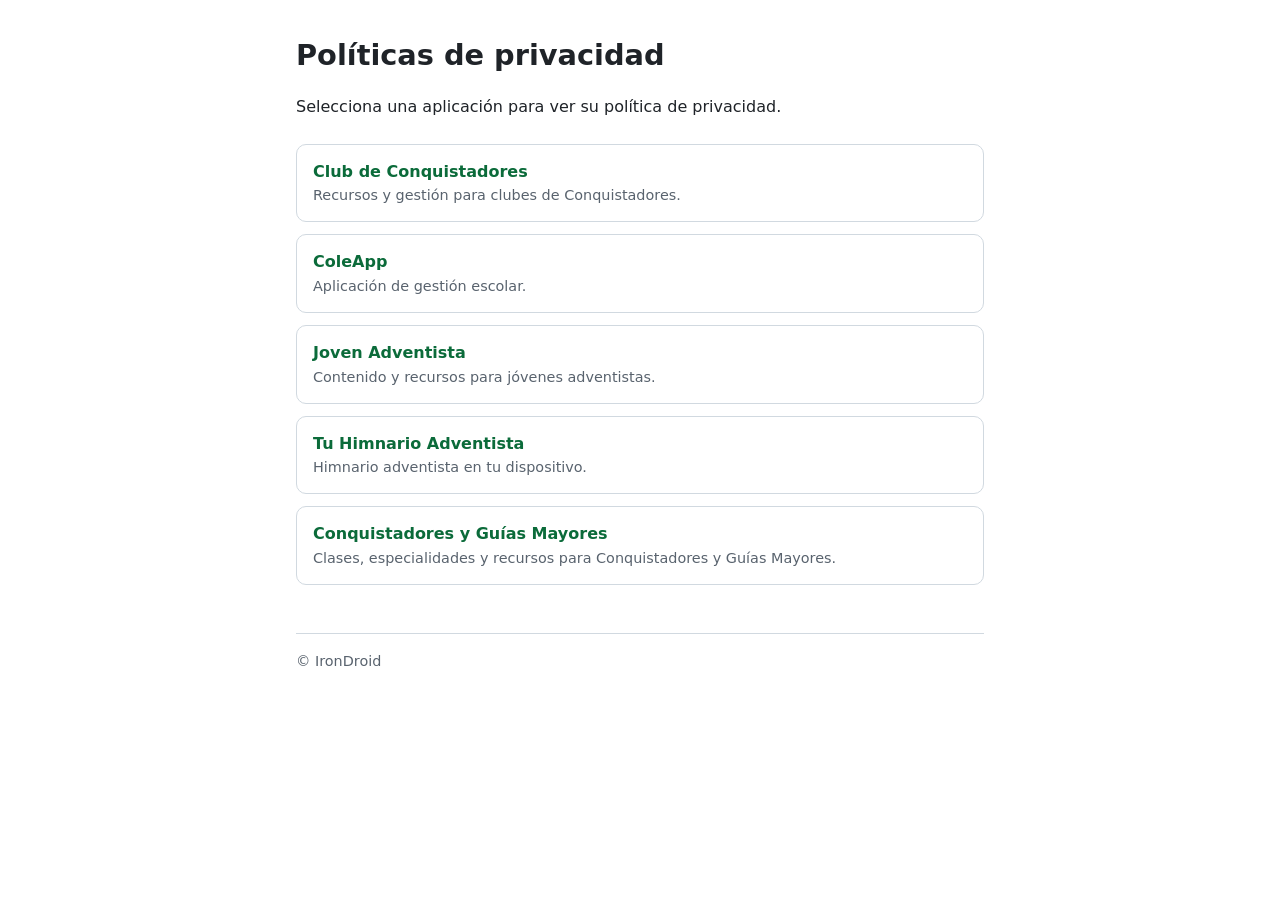
==== index.html @ 16258e54 "Add privacy policy site for IronDroid apps Co-Authored-By: Claude Sonnet 5.5 <noreply@anthropic.com>" ====
<!doctype html>
<html lang="es">
<head>
<meta charset="utf-8">
<meta name="viewport" content="width=device-width, initial-scale=1">
<title>IronDroid – Políticas de privacidad</title>
<link rel="stylesheet" href="./assets/style.css">
</head>
<body>
<main>
<h1>Políticas de privacidad</h1>
<p>Selecciona una aplicación para ver su política de privacidad.</p>
<ul class="apps">
<li><a href="./club-de-conquistadores/">Club de Conquistadores<span>Recursos y gestión para clubes de Conquistadores.</span></a></li>
<li><a href="./coleapp/">ColeApp<span>Aplicación de gestión escolar.</span></a></li>
<li><a href="./joven-adventista/">Joven Adventista<span>Contenido y recursos para jóvenes adventistas.</span></a></li>
<li><a href="./tu-himnario-adventista/">Tu Himnario Adventista<span>Himnario adventista en tu dispositivo.</span></a></li>
<li><a href="./conquistadores-y-guias-mayores/">Conquistadores y Guías Mayores<span>Clases, especialidades y recursos para Conquistadores y Guías Mayores.</span></a></li>
</ul>
<footer class="muted">© IronDroid</footer>
</main>
</body>
</html>
---- assets/style.css ----
:root { --bg:#fff; --fg:#1f2328; --muted:#59636e; --accent:#0b6b3a; --line:#d1d9e0; }
@media (prefers-color-scheme: dark) {
  :root { --bg:#0d1117; --fg:#e6edf3; --muted:#9198a1; --accent:#4ade80; --line:#30363d; }
}
* { box-sizing: border-box; }
body { margin:0; background:var(--bg); color:var(--fg); font:16px/1.6 system-ui,-apple-system,Segoe UI,Roboto,sans-serif; }
main { max-width:720px; margin:0 auto; padding:32px 16px 64px; }
h1 { font-size:1.8rem; margin:0 0 .5rem; }
h2 { font-size:1.2rem; margin-top:2rem; }
a { color:var(--accent); }
.muted { color:var(--muted); font-size:.9rem; }
.apps { list-style:none; padding:0; margin:1.5rem 0; display:grid; gap:12px; }
.apps a { display:block; padding:14px 16px; border:1px solid var(--line); border-radius:10px; text-decoration:none; font-weight:600; }
.apps a:hover { border-color:var(--accent); }
.apps span { display:block; font-weight:400; color:var(--muted); font-size:.9rem; }
footer { margin-top:3rem; padding-top:1rem; border-top:1px solid var(--line); }
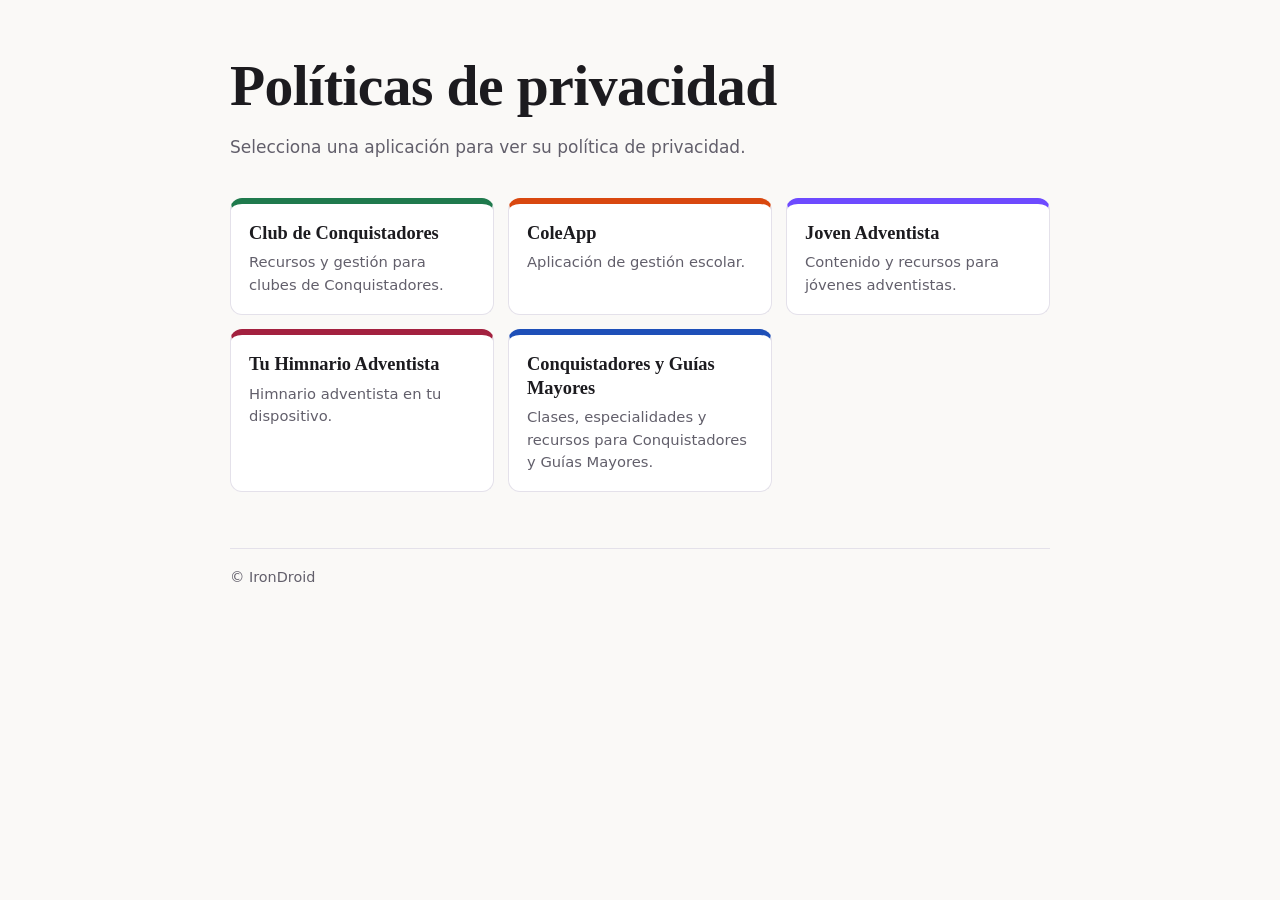
==== commit 07a29672: "Redesign privacy policy pages and home Co-Authored-By: Claude Sonnet 5.5 <noreply@anthropic.com>" ====
--- a/index.html
+++ b/index.html
@@ -7,15 +7,15 @@
 <link rel="stylesheet" href="./assets/style.css">
 </head>
 <body>
-<main>
+<main class="home">
 <h1>Políticas de privacidad</h1>
 <p>Selecciona una aplicación para ver su política de privacidad.</p>
 <ul class="apps">
-<li><a href="./club-de-conquistadores/">Club de Conquistadores<span>Recursos y gestión para clubes de Conquistadores.</span></a></li>
-<li><a href="./coleapp/">ColeApp<span>Aplicación de gestión escolar.</span></a></li>
-<li><a href="./joven-adventista/">Joven Adventista<span>Contenido y recursos para jóvenes adventistas.</span></a></li>
-<li><a href="./tu-himnario-adventista/">Tu Himnario Adventista<span>Himnario adventista en tu dispositivo.</span></a></li>
-<li><a href="./conquistadores-y-guias-mayores/">Conquistadores y Guías Mayores<span>Clases, especialidades y recursos para Conquistadores y Guías Mayores.</span></a></li>
+<li class="app-club"><a href="./club-de-conquistadores/">Club de Conquistadores<span>Recursos y gestión para clubes de Conquistadores.</span></a></li>
+<li class="app-coleapp"><a href="./coleapp/">ColeApp<span>Aplicación de gestión escolar.</span></a></li>
+<li class="app-joven"><a href="./joven-adventista/">Joven Adventista<span>Contenido y recursos para jóvenes adventistas.</span></a></li>
+<li class="app-hiad"><a href="./tu-himnario-adventista/">Tu Himnario Adventista<span>Himnario adventista en tu dispositivo.</span></a></li>
+<li class="app-pathfinder"><a href="./conquistadores-y-guias-mayores/">Conquistadores y Guías Mayores<span>Clases, especialidades y recursos para Conquistadores y Guías Mayores.</span></a></li>
 </ul>
 <footer class="muted">© IronDroid</footer>
 </main>
--- a/assets/style.css
+++ b/assets/style.css
@@ -1,16 +1,72 @@
-:root { --bg:#fff; --fg:#1f2328; --muted:#59636e; --accent:#0b6b3a; --line:#d1d9e0; }
+:root {
+  --bg:#faf9f7; --surface:#fff; --fg:#1c1b1f; --muted:#625f6b; --line:#e4e1ea;
+  --accent:#4338ca; --accent-ink:#fff; --tint:color-mix(in srgb, var(--accent) 9%, var(--bg));
+  --serif:"Iowan Old Style","Palatino Linotype",Palatino,"Book Antiqua",Georgia,serif;
+  --sans:system-ui,-apple-system,"Segoe UI",Roboto,sans-serif;
+}
 @media (prefers-color-scheme: dark) {
-  :root { --bg:#0d1117; --fg:#e6edf3; --muted:#9198a1; --accent:#4ade80; --line:#30363d; }
+  :root { --bg:#111015; --surface:#1a1920; --fg:#ece9f2; --muted:#a29fae; --line:#2e2c38; --accent-ink:#111015; }
 }
-* { box-sizing: border-box; }
-body { margin:0; background:var(--bg); color:var(--fg); font:16px/1.6 system-ui,-apple-system,Segoe UI,Roboto,sans-serif; }
-main { max-width:720px; margin:0 auto; padding:32px 16px 64px; }
-h1 { font-size:1.8rem; margin:0 0 .5rem; }
-h2 { font-size:1.2rem; margin-top:2rem; }
-a { color:var(--accent); }
+.app-hiad    { --accent:#a3213f; }
+.app-joven   { --accent:#6d4aff; }
+.app-coleapp { --accent:#d9480f; }
+.app-club    { --accent:#1f7a4d; }
+.app-pathfinder { --accent:#1e4fb8; }
+@media (prefers-color-scheme: dark) {
+  .app-hiad    { --accent:#f0728a; }
+  .app-joven   { --accent:#a590ff; }
+  .app-coleapp { --accent:#ff9a5c; }
+  .app-club    { --accent:#4fd18b; }
+  .app-pathfinder { --accent:#7aa5ff; }
+}
+* { box-sizing:border-box; }
+html { scroll-behavior:smooth; }
+body { margin:0; background:var(--bg); color:var(--fg); font:17px/1.7 var(--sans); }
+a { color:var(--accent); text-underline-offset:3px; }
+code { font:.88em ui-monospace,SFMono-Regular,Menlo,monospace; background:var(--tint); padding:.1em .4em; border-radius:5px; }
 .muted { color:var(--muted); font-size:.9rem; }
-.apps { list-style:none; padding:0; margin:1.5rem 0; display:grid; gap:12px; }
-.apps a { display:block; padding:14px 16px; border:1px solid var(--line); border-radius:10px; text-decoration:none; font-weight:600; }
-.apps a:hover { border-color:var(--accent); }
-.apps span { display:block; font-weight:400; color:var(--muted); font-size:.9rem; }
-footer { margin-top:3rem; padding-top:1rem; border-top:1px solid var(--line); }
+
+/* Cabecera de cada política */
+.hero { background:var(--accent); color:var(--accent-ink); padding:28px 20px 40px; }
+.hero > div { max-width:1000px; margin:0 auto; }
+.hero a.back { color:inherit; opacity:.85; font-size:.9rem; text-decoration:none; }
+.hero a.back:hover { opacity:1; text-decoration:underline; }
+.hero h1 { margin:28px 0 6px; font:700 clamp(2rem,6vw,3.4rem)/1.05 var(--serif); letter-spacing:-.01em; }
+.hero h1 small { display:block; font:500 1rem/1.4 var(--sans); letter-spacing:0; opacity:.85; margin-bottom:8px; }
+.hero .meta { display:flex; flex-wrap:wrap; gap:10px 18px; align-items:center; margin-top:18px; font-size:.9rem; }
+.hero .meta code { background:rgb(255 255 255 / .18); color:inherit; }
+.btn { display:inline-block; padding:9px 18px; border-radius:999px; background:var(--accent-ink); color:var(--accent); font-weight:600; text-decoration:none; }
+.btn:hover { transform:translateY(-1px); }
+@media (prefers-color-scheme: dark) { .hero { color:#111015; } .hero .meta code { background:rgb(0 0 0 / .15); } }
+
+/* Cuerpo */
+.layout { max-width:1000px; margin:0 auto; padding:36px 20px 72px; display:grid; grid-template-columns:200px minmax(0,1fr); gap:48px; }
+.toc { position:sticky; top:24px; align-self:start; font-size:.9rem; }
+.toc p { margin:0 0 10px; font-weight:600; color:var(--muted); }
+.toc ol { list-style:none; margin:0; padding:0; border-left:2px solid var(--line); }
+.toc a { display:block; padding:5px 0 5px 14px; margin-left:-2px; border-left:2px solid transparent; color:var(--muted); text-decoration:none; }
+.toc a:hover { color:var(--accent); border-left-color:var(--accent); }
+article { max-width:68ch; }
+article > p:first-of-type { font:1.2rem/1.6 var(--serif); }
+article h2 { font:700 1.5rem/1.25 var(--serif); margin:2.6rem 0 .6rem; padding-left:14px; border-left:4px solid var(--accent); scroll-margin-top:20px; }
+.notice { background:var(--tint); border:1px dashed var(--accent); border-radius:10px; padding:12px 16px; font-size:.92rem; }
+.notice p { margin:0; }
+footer { margin-top:3.5rem; padding-top:1rem; border-top:1px solid var(--line); }
+@media (max-width:760px) {
+  .layout { grid-template-columns:1fr; gap:20px; padding-top:24px; }
+  .toc { position:static; }
+  .toc ol { display:flex; flex-wrap:wrap; gap:6px; border:0; }
+  .toc a { border:1px solid var(--line); border-radius:999px; padding:4px 12px; margin:0; }
+}
+
+/* Página principal */
+.home { max-width:860px; margin:0 auto; padding:56px 20px 72px; }
+.home h1 { font:700 clamp(2.2rem,7vw,3.6rem)/1.05 var(--serif); margin:0 0 12px; letter-spacing:-.01em; }
+.home > p { color:var(--muted); max-width:52ch; }
+.apps { list-style:none; padding:0; margin:2.2rem 0; display:grid; gap:14px; grid-template-columns:repeat(auto-fill,minmax(250px,1fr)); }
+.apps li { background:var(--surface); border:1px solid var(--line); border-top:6px solid var(--accent); border-radius:12px; }
+.apps a { display:block; height:100%; padding:18px; color:var(--fg); text-decoration:none; font:700 1.15rem/1.3 var(--serif); }
+.apps li:hover { border-color:var(--accent); transform:translateY(-2px); }
+.apps span { display:block; margin-top:6px; font:400 .92rem/1.5 var(--sans); color:var(--muted); }
+.apps li { transition:transform .15s; }
+@media (prefers-reduced-motion:reduce) { .apps li, .btn { transition:none; transform:none !important; } html { scroll-behavior:auto; } }
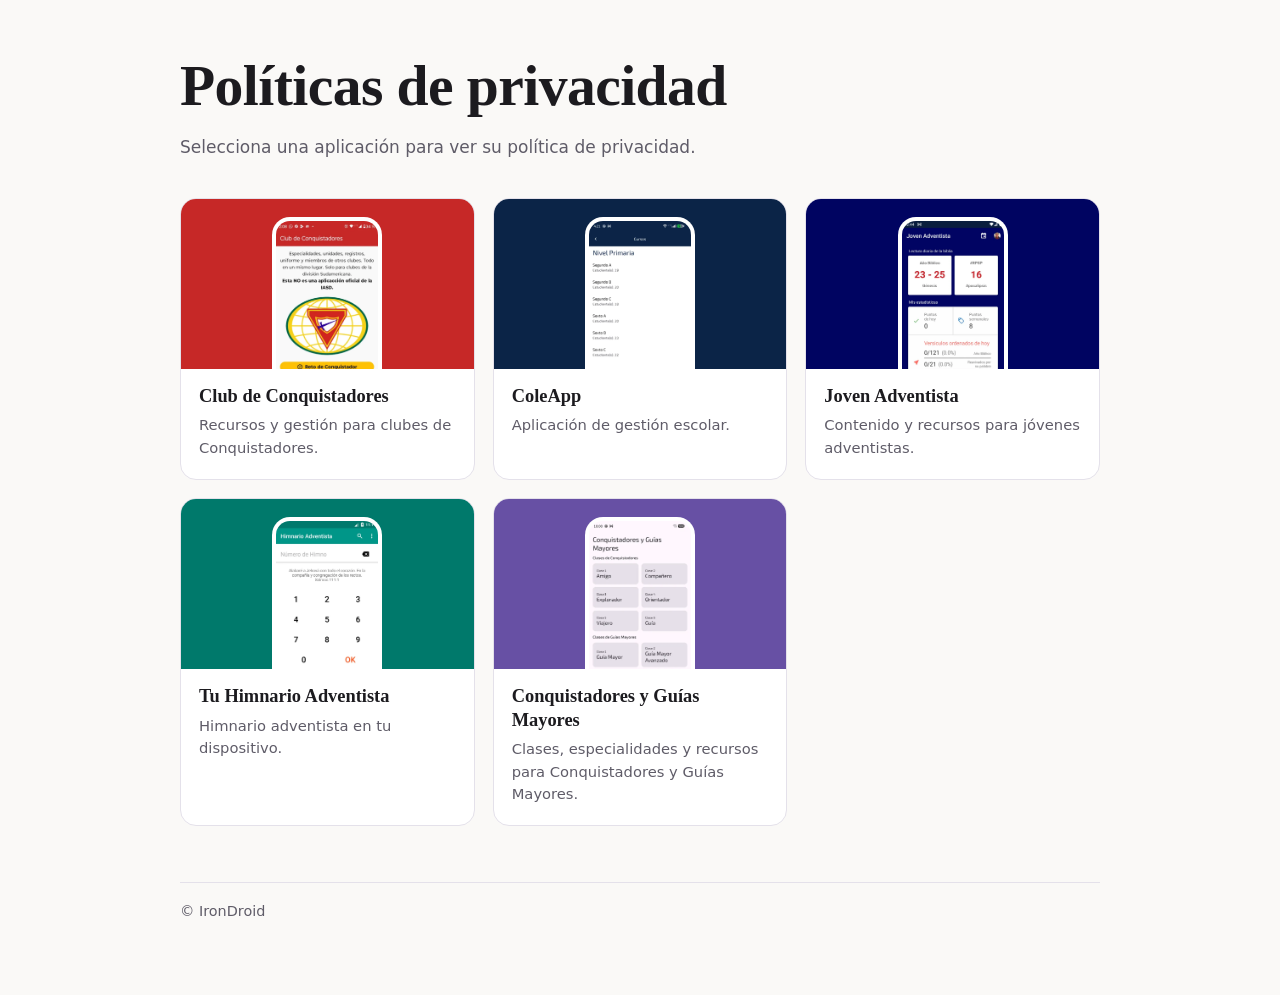
==== commit 76926d9d: "Redesign with app colors and screenshots Co-Authored-By: Claude Sonnet 5.5 <noreply@anthropic.com>" ====
--- a/index.html
+++ b/index.html
@@ -11,11 +11,11 @@
 <h1>Políticas de privacidad</h1>
 <p>Selecciona una aplicación para ver su política de privacidad.</p>
 <ul class="apps">
-<li class="app-club"><a href="./club-de-conquistadores/">Club de Conquistadores<span>Recursos y gestión para clubes de Conquistadores.</span></a></li>
-<li class="app-coleapp"><a href="./coleapp/">ColeApp<span>Aplicación de gestión escolar.</span></a></li>
-<li class="app-joven"><a href="./joven-adventista/">Joven Adventista<span>Contenido y recursos para jóvenes adventistas.</span></a></li>
-<li class="app-hiad"><a href="./tu-himnario-adventista/">Tu Himnario Adventista<span>Himnario adventista en tu dispositivo.</span></a></li>
-<li class="app-pathfinder"><a href="./conquistadores-y-guias-mayores/">Conquistadores y Guías Mayores<span>Clases, especialidades y recursos para Conquistadores y Guías Mayores.</span></a></li>
+<li class="app-club"><a href="./club-de-conquistadores/"><span class="thumb"><img src="./assets/img/club-de-conquistadores/web/1.webp" width="480" height="1067" alt="" loading="lazy"></span><span class="txt">Club de Conquistadores<small>Recursos y gestión para clubes de Conquistadores.</small></span></a></li>
+<li class="app-coleapp"><a href="./coleapp/"><span class="thumb"><img src="./assets/img/coleapp/web/1.webp" width="480" height="1067" alt="" loading="lazy"></span><span class="txt">ColeApp<small>Aplicación de gestión escolar.</small></span></a></li>
+<li class="app-joven"><a href="./joven-adventista/"><span class="thumb"><img src="./assets/img/joven-adventista/web/1.webp" width="480" height="853" alt="" loading="lazy"></span><span class="txt">Joven Adventista<small>Contenido y recursos para jóvenes adventistas.</small></span></a></li>
+<li class="app-hiad"><a href="./tu-himnario-adventista/"><span class="thumb"><img src="./assets/img/tu-himnario-adventista/web/1.webp" width="480" height="853" alt="" loading="lazy"></span><span class="txt">Tu Himnario Adventista<small>Himnario adventista en tu dispositivo.</small></span></a></li>
+<li class="app-pathfinder"><a href="./conquistadores-y-guias-mayores/"><span class="thumb"><img src="./assets/img/conquistadores-y-guias-mayores/web/1.webp" width="480" height="1067" alt="" loading="lazy"></span><span class="txt">Conquistadores y Guías Mayores<small>Clases, especialidades y recursos para Conquistadores y Guías Mayores.</small></span></a></li>
 </ul>
 <footer class="muted">© IronDroid</footer>
 </main>
--- a/assets/style.css
+++ b/assets/style.css
@@ -1,43 +1,57 @@
+/* Tokens base. Cada app define --brand, --link, --cta y --on-cta (claro y oscuro) */
 :root {
-  --bg:#faf9f7; --surface:#fff; --fg:#1c1b1f; --muted:#625f6b; --line:#e4e1ea;
-  --accent:#4338ca; --accent-ink:#fff; --tint:color-mix(in srgb, var(--accent) 9%, var(--bg));
+  --bg:#faf9f7; --surface:#fff; --fg:#1c1b1f; --muted:#5f5c68; --line:#e4e1ea;
+  --brand:#1e3a5f; --on-brand:#fff; --link:#1e3a5f; --cta:#fff; --on-cta:#1e3a5f;
+  --tint:color-mix(in srgb, var(--link) 8%, var(--bg));
   --serif:"Iowan Old Style","Palatino Linotype",Palatino,"Book Antiqua",Georgia,serif;
   --sans:system-ui,-apple-system,"Segoe UI",Roboto,sans-serif;
 }
 @media (prefers-color-scheme: dark) {
-  :root { --bg:#111015; --surface:#1a1920; --fg:#ece9f2; --muted:#a29fae; --line:#2e2c38; --accent-ink:#111015; }
+  :root { --bg:#111015; --surface:#1a1920; --fg:#ece9f2; --muted:#a8a5b3; --line:#2e2c38; --link:#9db8e0; }
 }
-.app-hiad    { --accent:#a3213f; }
-.app-joven   { --accent:#6d4aff; }
-.app-coleapp { --accent:#d9480f; }
-.app-club    { --accent:#1f7a4d; }
-.app-pathfinder { --accent:#1e4fb8; }
+
+/* Colores tomados de cada app */
+.app-hiad       { --brand:#00796b; --link:#00796b; --cta:#ff5722; --on-cta:#1c1b1f; }
+.app-joven      { --brand:#000461; --link:#000461; --cta:#ffd54f; --on-cta:#000461; }
+.app-coleapp    { --brand:#0b2447; --link:#0b2447; --cta:#ffd700; --on-cta:#0b2447; }
+.app-club       { --brand:#c62827; --link:#c62827; --cta:#ffd700; --on-cta:#1c1b1f; }
+.app-pathfinder { --brand:#6750a4; --link:#6750a4; --cta:#e8def8; --on-cta:#1d1b20; }
 @media (prefers-color-scheme: dark) {
-  .app-hiad    { --accent:#f0728a; }
-  .app-joven   { --accent:#a590ff; }
-  .app-coleapp { --accent:#ff9a5c; }
-  .app-club    { --accent:#4fd18b; }
-  .app-pathfinder { --accent:#7aa5ff; }
+  .app-hiad       { --brand:#00574d; --link:#4db6ac; }
+  .app-joven      { --brand:#000461; --link:#9fa8ff; }
+  .app-coleapp    { --brand:#0b2447; --link:#ffd700; }
+  .app-club       { --brand:#8e1a1a; --link:#ff8a80; }
+  .app-pathfinder { --brand:#4f378b; --link:#d0bcff; }
 }
+
 * { box-sizing:border-box; }
 html { scroll-behavior:smooth; }
 body { margin:0; background:var(--bg); color:var(--fg); font:17px/1.7 var(--sans); }
-a { color:var(--accent); text-underline-offset:3px; }
+a { color:var(--link); text-underline-offset:3px; }
+a:focus-visible, .shots ul:focus-visible { outline:3px solid var(--link); outline-offset:3px; border-radius:4px; }
+.hero a:focus-visible { outline-color:var(--cta); }
 code { font:.88em ui-monospace,SFMono-Regular,Menlo,monospace; background:var(--tint); padding:.1em .4em; border-radius:5px; }
 .muted { color:var(--muted); font-size:.9rem; }
 
 /* Cabecera de cada política */
-.hero { background:var(--accent); color:var(--accent-ink); padding:28px 20px 40px; }
-.hero > div { max-width:1000px; margin:0 auto; }
+.hero { background:var(--brand); color:var(--on-brand); padding:28px 20px 0; overflow:hidden; }
+.hero-in { max-width:1000px; margin:0 auto; display:grid; grid-template-columns:minmax(0,1fr) 220px; gap:32px; align-items:end; }
+.hero-text { padding-bottom:44px; }
 .hero a.back { color:inherit; opacity:.85; font-size:.9rem; text-decoration:none; }
 .hero a.back:hover { opacity:1; text-decoration:underline; }
 .hero h1 { margin:28px 0 6px; font:700 clamp(2rem,6vw,3.4rem)/1.05 var(--serif); letter-spacing:-.01em; }
 .hero h1 small { display:block; font:500 1rem/1.4 var(--sans); letter-spacing:0; opacity:.85; margin-bottom:8px; }
 .hero .meta { display:flex; flex-wrap:wrap; gap:10px 18px; align-items:center; margin-top:18px; font-size:.9rem; }
-.hero .meta code { background:rgb(255 255 255 / .18); color:inherit; }
-.btn { display:inline-block; padding:9px 18px; border-radius:999px; background:var(--accent-ink); color:var(--accent); font-weight:600; text-decoration:none; }
+.hero .meta code { background:rgb(255 255 255 / .16); color:inherit; }
+.btn { display:inline-block; padding:10px 20px; border-radius:999px; background:var(--cta); color:var(--on-cta); font-weight:700; text-decoration:none; transition:transform .15s; }
 .btn:hover { transform:translateY(-1px); }
-@media (prefers-color-scheme: dark) { .hero { color:#111015; } .hero .meta code { background:rgb(0 0 0 / .15); } }
+.hero-shot { display:block; width:220px; height:320px; object-fit:cover; object-position:top; border:6px solid rgb(255 255 255 / .22); border-bottom:0; border-radius:30px 30px 0 0; background:var(--surface); }
+
+/* Capturas */
+.shots { background:var(--tint); border-bottom:1px solid var(--line); }
+.shots ul { list-style:none; margin:0; padding:24px max(20px, calc((100% - 1000px) / 2 + 20px)); scroll-padding-inline:max(20px, calc((100% - 1000px) / 2 + 20px)); display:flex; gap:16px; overflow-x:auto; scroll-snap-type:x proximity; scrollbar-width:thin; }
+.shots li { flex:0 0 auto; scroll-snap-align:start; }
+.shots img { display:block; height:380px; width:auto; border-radius:18px; border:1px solid var(--line); background:var(--surface); box-shadow:0 6px 18px rgb(0 0 0 / .12); }
 
 /* Cuerpo */
 .layout { max-width:1000px; margin:0 auto; padding:36px 20px 72px; display:grid; grid-template-columns:200px minmax(0,1fr); gap:48px; }
@@ -45,14 +59,18 @@
 .toc p { margin:0 0 10px; font-weight:600; color:var(--muted); }
 .toc ol { list-style:none; margin:0; padding:0; border-left:2px solid var(--line); }
 .toc a { display:block; padding:5px 0 5px 14px; margin-left:-2px; border-left:2px solid transparent; color:var(--muted); text-decoration:none; }
-.toc a:hover { color:var(--accent); border-left-color:var(--accent); }
+.toc a:hover { color:var(--link); border-left-color:var(--link); }
 article { max-width:68ch; }
 article > p:first-of-type { font:1.2rem/1.6 var(--serif); }
-article h2 { font:700 1.5rem/1.25 var(--serif); margin:2.6rem 0 .6rem; padding-left:14px; border-left:4px solid var(--accent); scroll-margin-top:20px; }
-.notice { background:var(--tint); border:1px dashed var(--accent); border-radius:10px; padding:12px 16px; font-size:.92rem; }
+article h2 { font:700 1.5rem/1.25 var(--serif); margin:2.6rem 0 .6rem; padding-left:14px; border-left:4px solid var(--link); scroll-margin-top:20px; }
+.notice { background:var(--tint); border:1px dashed var(--link); border-radius:10px; padding:12px 16px; font-size:.92rem; }
 .notice p { margin:0; }
 footer { margin-top:3.5rem; padding-top:1rem; border-top:1px solid var(--line); }
 @media (max-width:760px) {
+  .hero-in { grid-template-columns:1fr; gap:0; }
+  .hero-text { padding-bottom:28px; }
+  .hero-shot { margin:0 auto; width:200px; height:230px; }
+  .shots img { height:300px; }
   .layout { grid-template-columns:1fr; gap:20px; padding-top:24px; }
   .toc { position:static; }
   .toc ol { display:flex; flex-wrap:wrap; gap:6px; border:0; }
@@ -60,13 +78,15 @@
 }
 
 /* Página principal */
-.home { max-width:860px; margin:0 auto; padding:56px 20px 72px; }
+.home { max-width:960px; margin:0 auto; padding:56px 20px 72px; }
 .home h1 { font:700 clamp(2.2rem,7vw,3.6rem)/1.05 var(--serif); margin:0 0 12px; letter-spacing:-.01em; }
 .home > p { color:var(--muted); max-width:52ch; }
-.apps { list-style:none; padding:0; margin:2.2rem 0; display:grid; gap:14px; grid-template-columns:repeat(auto-fill,minmax(250px,1fr)); }
-.apps li { background:var(--surface); border:1px solid var(--line); border-top:6px solid var(--accent); border-radius:12px; }
-.apps a { display:block; height:100%; padding:18px; color:var(--fg); text-decoration:none; font:700 1.15rem/1.3 var(--serif); }
-.apps li:hover { border-color:var(--accent); transform:translateY(-2px); }
-.apps span { display:block; margin-top:6px; font:400 .92rem/1.5 var(--sans); color:var(--muted); }
-.apps li { transition:transform .15s; }
-@media (prefers-reduced-motion:reduce) { .apps li, .btn { transition:none; transform:none !important; } html { scroll-behavior:auto; } }
+.apps { list-style:none; padding:0; margin:2.2rem 0; display:grid; gap:18px; grid-template-columns:repeat(auto-fill,minmax(270px,1fr)); }
+.apps li { background:var(--surface); border:1px solid var(--line); border-radius:16px; overflow:hidden; transition:transform .15s, box-shadow .15s; }
+.apps li:hover { transform:translateY(-3px); box-shadow:0 10px 24px rgb(0 0 0 / .14); }
+.apps a { display:block; height:100%; color:var(--fg); text-decoration:none; }
+.apps .thumb { display:block; height:170px; background:var(--brand); padding-top:18px; overflow:hidden; text-align:center; }
+.apps .thumb img { width:110px; height:152px; object-fit:cover; object-position:top; border:4px solid rgb(255 255 255 / .22); border-bottom:0; border-radius:18px 18px 0 0; background:var(--surface); }
+.apps .txt { display:block; padding:16px 18px 20px; font:700 1.15rem/1.3 var(--serif); }
+.apps small { display:block; margin-top:6px; font:400 .92rem/1.5 var(--sans); color:var(--muted); }
+@media (prefers-reduced-motion:reduce) { .apps li, .btn { transition:none; } .apps li:hover, .btn:hover { transform:none; } html { scroll-behavior:auto; } }
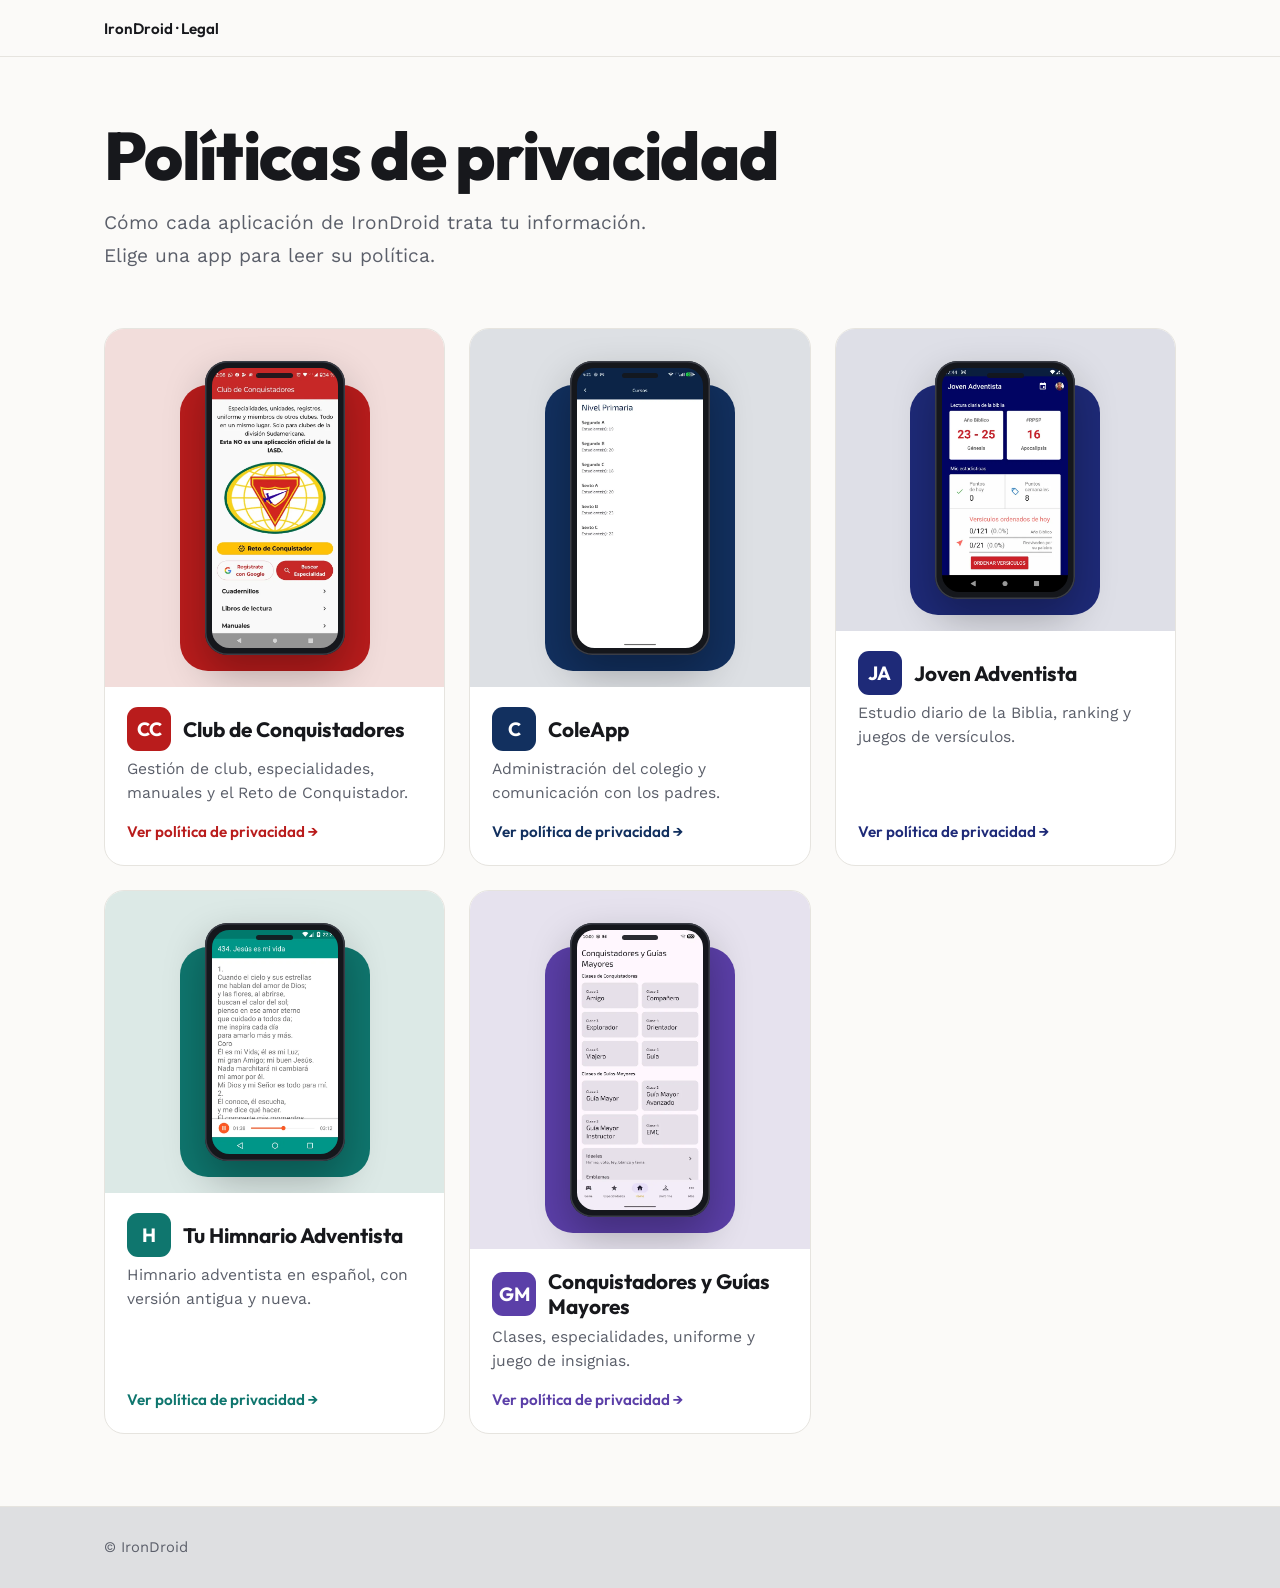
==== commit 2952e542: "Redesign as app landing pages with phone mockups Co-Authored-By: Claude Sonnet 5.5 <noreply@anthropi" ====
--- a/index.html
+++ b/index.html
@@ -4,20 +4,42 @@
 <meta charset="utf-8">
 <meta name="viewport" content="width=device-width, initial-scale=1">
 <title>IronDroid – Políticas de privacidad</title>
+<meta name="description" content="Políticas de privacidad de las aplicaciones Android de IronDroid.">
+<link rel="preconnect" href="https://fonts.googleapis.com">
+<link rel="preconnect" href="https://fonts.gstatic.com" crossorigin>
+<link rel="stylesheet" href="https://fonts.googleapis.com/css2?family=Outfit:wght@600;700;800&family=Work+Sans:wght@400;500;600&display=swap">
 <link rel="stylesheet" href="./assets/style.css">
 </head>
 <body>
-<main class="home">
+<div class="top"><div class="wrap"><span>IronDroid · Legal</span></div></div>
+<header class="wrap home-hero">
 <h1>Políticas de privacidad</h1>
-<p>Selecciona una aplicación para ver su política de privacidad.</p>
+<p>Cómo cada aplicación de IronDroid trata tu información. Elige una app para leer su política.</p>
+</header>
+<main class="wrap">
 <ul class="apps">
-<li class="app-club"><a href="./club-de-conquistadores/"><span class="thumb"><img src="./assets/img/club-de-conquistadores/web/1.webp" width="480" height="1067" alt="" loading="lazy"></span><span class="txt">Club de Conquistadores<small>Recursos y gestión para clubes de Conquistadores.</small></span></a></li>
-<li class="app-coleapp"><a href="./coleapp/"><span class="thumb"><img src="./assets/img/coleapp/web/1.webp" width="480" height="1067" alt="" loading="lazy"></span><span class="txt">ColeApp<small>Aplicación de gestión escolar.</small></span></a></li>
-<li class="app-joven"><a href="./joven-adventista/"><span class="thumb"><img src="./assets/img/joven-adventista/web/1.webp" width="480" height="853" alt="" loading="lazy"></span><span class="txt">Joven Adventista<small>Contenido y recursos para jóvenes adventistas.</small></span></a></li>
-<li class="app-hiad"><a href="./tu-himnario-adventista/"><span class="thumb"><img src="./assets/img/tu-himnario-adventista/web/1.webp" width="480" height="853" alt="" loading="lazy"></span><span class="txt">Tu Himnario Adventista<small>Himnario adventista en tu dispositivo.</small></span></a></li>
-<li class="app-pathfinder"><a href="./conquistadores-y-guias-mayores/"><span class="thumb"><img src="./assets/img/conquistadores-y-guias-mayores/web/1.webp" width="480" height="1067" alt="" loading="lazy"></span><span class="txt">Conquistadores y Guías Mayores<small>Clases, especialidades y recursos para Conquistadores y Guías Mayores.</small></span></a></li>
+<li class="app-club"><a class="card" href="./club-de-conquistadores/">
+<span class="stage"><span class="phone"><img src="./assets/img/club-de-conquistadores/web/1.webp" width="480" height="1067" alt="" loading="lazy"></span></span>
+<span class="body"><span class="name"><span class="icon " aria-hidden="true">CC</span>Club de Conquistadores</span><span class="tag">Gestión de club, especialidades, manuales y el Reto de Conquistador.</span><span class="go">Ver política de privacidad →</span></span>
+</a></li>
+<li class="app-coleapp"><a class="card" href="./coleapp/">
+<span class="stage"><span class="phone"><img src="./assets/img/coleapp/web/1.webp" width="480" height="1067" alt="" loading="lazy"></span></span>
+<span class="body"><span class="name"><span class="icon " aria-hidden="true">C</span>ColeApp</span><span class="tag">Administración del colegio y comunicación con los padres.</span><span class="go">Ver política de privacidad →</span></span>
+</a></li>
+<li class="app-joven"><a class="card" href="./joven-adventista/">
+<span class="stage"><span class="phone"><img src="./assets/img/joven-adventista/web/1.webp" width="480" height="853" alt="" loading="lazy"></span></span>
+<span class="body"><span class="name"><span class="icon " aria-hidden="true">JA</span>Joven Adventista</span><span class="tag">Estudio diario de la Biblia, ranking y juegos de versículos.</span><span class="go">Ver política de privacidad →</span></span>
+</a></li>
+<li class="app-hiad"><a class="card" href="./tu-himnario-adventista/">
+<span class="stage"><span class="phone"><img src="./assets/img/tu-himnario-adventista/web/2.webp" width="480" height="853" alt="" loading="lazy"></span></span>
+<span class="body"><span class="name"><span class="icon " aria-hidden="true">H</span>Tu Himnario Adventista</span><span class="tag">Himnario adventista en español, con versión antigua y nueva.</span><span class="go">Ver política de privacidad →</span></span>
+</a></li>
+<li class="app-pathfinder"><a class="card" href="./conquistadores-y-guias-mayores/">
+<span class="stage"><span class="phone"><img src="./assets/img/conquistadores-y-guias-mayores/web/1.webp" width="480" height="1067" alt="" loading="lazy"></span></span>
+<span class="body"><span class="name"><span class="icon " aria-hidden="true">GM</span>Conquistadores y Guías Mayores</span><span class="tag">Clases, especialidades, uniforme y juego de insignias.</span><span class="go">Ver política de privacidad →</span></span>
+</a></li>
 </ul>
-<footer class="muted">© IronDroid</footer>
 </main>
+<footer class="foot"><div class="wrap"><span class="muted">© IronDroid</span></div></footer>
 </body>
 </html>
--- a/assets/style.css
+++ b/assets/style.css
@@ -1,92 +1,130 @@
-/* Tokens base. Cada app define --brand, --link, --cta y --on-cta (claro y oscuro) */
+/* IronDroid Legal — sistema de diseño. Cada app define su color con una clase en <body>/<li>. */
 :root {
-  --bg:#faf9f7; --surface:#fff; --fg:#1c1b1f; --muted:#5f5c68; --line:#e4e1ea;
-  --brand:#1e3a5f; --on-brand:#fff; --link:#1e3a5f; --cta:#fff; --on-cta:#1e3a5f;
-  --tint:color-mix(in srgb, var(--link) 8%, var(--bg));
-  --serif:"Iowan Old Style","Palatino Linotype",Palatino,"Book Antiqua",Georgia,serif;
-  --sans:system-ui,-apple-system,"Segoe UI",Roboto,sans-serif;
+  --bg:#fbfaf8; --surface:#fff; --fg:#17181c; --muted:#5b5f6a; --line:#e6e4df;
+  --brand:#1f2a44; --on-brand:#fff; --accent:#f59e0b;
+  --head:"Outfit",system-ui,sans-serif; --body:"Work Sans",system-ui,-apple-system,"Segoe UI",sans-serif;
+  --r:20px; --wrap:1120px;
 }
 @media (prefers-color-scheme: dark) {
-  :root { --bg:#111015; --surface:#1a1920; --fg:#ece9f2; --muted:#a8a5b3; --line:#2e2c38; --link:#9db8e0; }
+  :root { --bg:#0e1014; --surface:#171a20; --fg:#eceef2; --muted:#a0a5b1; --line:#272b34; --brand:#c7d2fe; --on-brand:#111827; }
+}
+.app-hiad       { --brand:#0f766e; --accent:#f59e0b; }
+.app-joven      { --brand:#1e2a78; --accent:#facc15; }
+.app-coleapp    { --brand:#12305f; --accent:#fbbf24; }
+.app-club       { --brand:#b91c1c; --accent:#facc15; }
+.app-pathfinder { --brand:#5b3fa8; --accent:#fbbf24; }
+@media (prefers-color-scheme: dark) {
+  .app-hiad       { --brand:#2dd4bf; --on-brand:#04201d; }
+  .app-joven      { --brand:#a5b4fc; --on-brand:#0b1033; }
+  .app-coleapp    { --brand:#93c5fd; --on-brand:#0b1f3d; }
+  .app-club       { --brand:#f87171; --on-brand:#3b0a0a; }
+  .app-pathfinder { --brand:#c4b5fd; --on-brand:#241553; }
 }
 
-/* Colores tomados de cada app */
-.app-hiad       { --brand:#00796b; --link:#00796b; --cta:#ff5722; --on-cta:#1c1b1f; }
-.app-joven      { --brand:#000461; --link:#000461; --cta:#ffd54f; --on-cta:#000461; }
-.app-coleapp    { --brand:#0b2447; --link:#0b2447; --cta:#ffd700; --on-cta:#0b2447; }
-.app-club       { --brand:#c62827; --link:#c62827; --cta:#ffd700; --on-cta:#1c1b1f; }
-.app-pathfinder { --brand:#6750a4; --link:#6750a4; --cta:#e8def8; --on-cta:#1d1b20; }
-@media (prefers-color-scheme: dark) {
-  .app-hiad       { --brand:#00574d; --link:#4db6ac; }
-  .app-joven      { --brand:#000461; --link:#9fa8ff; }
-  .app-coleapp    { --brand:#0b2447; --link:#ffd700; }
-  .app-club       { --brand:#8e1a1a; --link:#ff8a80; }
-  .app-pathfinder { --brand:#4f378b; --link:#d0bcff; }
-}
+/* --soft depende de --brand: se calcula en el elemento que define la app, no en :root */
+body, [class*="app-"] { --soft:color-mix(in srgb, var(--brand) 13%, var(--bg)); }
 
 * { box-sizing:border-box; }
 html { scroll-behavior:smooth; }
-body { margin:0; background:var(--bg); color:var(--fg); font:17px/1.7 var(--sans); }
-a { color:var(--link); text-underline-offset:3px; }
-a:focus-visible, .shots ul:focus-visible { outline:3px solid var(--link); outline-offset:3px; border-radius:4px; }
-.hero a:focus-visible { outline-color:var(--cta); }
-code { font:.88em ui-monospace,SFMono-Regular,Menlo,monospace; background:var(--tint); padding:.1em .4em; border-radius:5px; }
-.muted { color:var(--muted); font-size:.9rem; }
+body { margin:0; background:var(--bg); color:var(--fg); font:400 17px/1.7 var(--body); -webkit-font-smoothing:antialiased; }
+img { max-width:100%; }
+a { color:var(--brand); text-underline-offset:3px; }
+a:focus-visible, .shots ul:focus-visible, .btn:focus-visible { outline:3px solid var(--brand); outline-offset:3px; border-radius:8px; }
+.wrap { max-width:var(--wrap); margin:0 auto; padding-inline:24px; }
+.muted { color:var(--muted); font-size:.92rem; }
 
-/* Cabecera de cada política */
-.hero { background:var(--brand); color:var(--on-brand); padding:28px 20px 0; overflow:hidden; }
-.hero-in { max-width:1000px; margin:0 auto; display:grid; grid-template-columns:minmax(0,1fr) 220px; gap:32px; align-items:end; }
-.hero-text { padding-bottom:44px; }
-.hero a.back { color:inherit; opacity:.85; font-size:.9rem; text-decoration:none; }
-.hero a.back:hover { opacity:1; text-decoration:underline; }
-.hero h1 { margin:28px 0 6px; font:700 clamp(2rem,6vw,3.4rem)/1.05 var(--serif); letter-spacing:-.01em; }
-.hero h1 small { display:block; font:500 1rem/1.4 var(--sans); letter-spacing:0; opacity:.85; margin-bottom:8px; }
-.hero .meta { display:flex; flex-wrap:wrap; gap:10px 18px; align-items:center; margin-top:18px; font-size:.9rem; }
-.hero .meta code { background:rgb(255 255 255 / .16); color:inherit; }
-.btn { display:inline-block; padding:10px 20px; border-radius:999px; background:var(--cta); color:var(--on-cta); font-weight:700; text-decoration:none; transition:transform .15s; }
-.btn:hover { transform:translateY(-1px); }
-.hero-shot { display:block; width:220px; height:320px; object-fit:cover; object-position:top; border:6px solid rgb(255 255 255 / .22); border-bottom:0; border-radius:30px 30px 0 0; background:var(--surface); }
+/* Barra superior */
+.top { border-bottom:1px solid var(--line); }
+.top .wrap { display:flex; align-items:center; justify-content:space-between; min-height:56px; font:600 .95rem var(--head); }
+.top a { color:var(--fg); text-decoration:none; padding:10px 0; }
+.top a:hover { color:var(--brand); }
 
-/* Capturas */
-.shots { background:var(--tint); border-bottom:1px solid var(--line); }
-.shots ul { list-style:none; margin:0; padding:24px max(20px, calc((100% - 1000px) / 2 + 20px)); scroll-padding-inline:max(20px, calc((100% - 1000px) / 2 + 20px)); display:flex; gap:16px; overflow-x:auto; scroll-snap-type:x proximity; scrollbar-width:thin; }
-.shots li { flex:0 0 auto; scroll-snap-align:start; }
-.shots img { display:block; height:380px; width:auto; border-radius:18px; border:1px solid var(--line); background:var(--surface); box-shadow:0 6px 18px rgb(0 0 0 / .12); }
+/* Botones y chips */
+.btn { display:inline-flex; align-items:center; gap:10px; min-height:48px; padding:0 26px; border-radius:999px; background:var(--brand); color:var(--on-brand); font:600 1rem var(--head); text-decoration:none; transition:transform .15s, box-shadow .15s; }
+.btn:hover { transform:translateY(-2px); box-shadow:0 8px 20px color-mix(in srgb, var(--brand) 35%, transparent); }
+.btn svg { width:18px; height:18px; fill:currentColor; }
+.btn.ghost { background:transparent; color:var(--fg); border:1.5px solid var(--line); }
+.btn.ghost:hover { border-color:var(--brand); box-shadow:none; }
+.chip { display:inline-block; padding:3px 12px; border:1px solid var(--line); background:var(--surface); border-radius:999px; font-size:.85rem; color:var(--muted); }
+.chip code { font:inherit; }
 
-/* Cuerpo */
-.layout { max-width:1000px; margin:0 auto; padding:36px 20px 72px; display:grid; grid-template-columns:200px minmax(0,1fr); gap:48px; }
-.toc { position:sticky; top:24px; align-self:start; font-size:.9rem; }
-.toc p { margin:0 0 10px; font-weight:600; color:var(--muted); }
+/* Icono de la app */
+.icon { flex:none; width:72px; height:72px; border-radius:18px; background:var(--brand); color:var(--on-brand); display:grid; place-items:center; font:700 2rem var(--head); overflow:hidden; box-shadow:0 4px 14px rgb(0 0 0 / .15); }
+.icon img { width:100%; height:100%; display:block; }
+
+/* Marco de teléfono: contiene la captura completa */
+.phone { position:relative; width:var(--w,200px); padding:7px; background:#15171c; border-radius:calc(var(--w,200px) * .16); box-shadow:0 18px 40px rgb(0 0 0 / .28), inset 0 0 0 1.5px #3a3d46; }
+.phone::before { content:""; position:absolute; top:12px; left:50%; width:26%; height:5px; margin-left:-13%; border-radius:9px; background:#15171c; z-index:1; opacity:.9; }
+.phone img { display:block; width:100%; height:auto; border-radius:calc(var(--w,200px) * .125); background:var(--surface); }
+
+/* Hero */
+.hero { background:var(--soft); overflow:hidden; }
+.hero .wrap { display:grid; grid-template-columns:minmax(0,1fr) minmax(0,.95fr); gap:48px; align-items:center; padding-block:56px 64px; }
+.hero h1 { font:800 clamp(2.3rem,5vw,3.8rem)/1.05 var(--head); letter-spacing:-.02em; margin:24px 0 16px; }
+.hero .lead { font-size:1.2rem; line-height:1.6; color:var(--muted); max-width:34ch; margin:0 0 28px; }
+.hero .id { display:flex; align-items:center; gap:16px; }
+.hero .actions { display:flex; flex-wrap:wrap; gap:12px; }
+.hero .chips { display:flex; flex-wrap:wrap; gap:8px; margin-top:24px; }
+.phones { position:relative; display:flex; justify-content:center; align-items:flex-end; padding:40px 12px 28px; }
+.phones::before { content:""; position:absolute; inset:14% 0 0; background:var(--brand); border-radius:36px; opacity:.95; }
+.phones .phone { position:relative; --w:150px; margin-inline:-6px; }
+.phones .phone:nth-child(1) { transform:rotate(-5deg) translateY(10px); }
+.phones .phone:nth-child(2) { --w:190px; z-index:2; transform:translateY(-14px); }
+.phones .phone:nth-child(3) { transform:rotate(5deg) translateY(10px); }
+
+/* Carrusel de capturas */
+.shots { padding-block:56px 40px; }
+.shots h2 { font:700 clamp(1.6rem,3vw,2.2rem)/1.2 var(--head); margin:0 0 8px; }
+.shots ul { list-style:none; margin:24px 0 0; padding:8px max(24px, calc((100% - var(--wrap)) / 2 + 24px)) 28px; display:flex; gap:24px; overflow-x:auto; scroll-snap-type:x proximity; scroll-padding-inline:max(24px, calc((100% - var(--wrap)) / 2 + 24px)); scrollbar-width:thin; }
+.shots li { flex:none; scroll-snap-align:start; }
+.shots .phone { --w:190px; }
+
+/* Política */
+.policy { padding-block:40px 72px; display:grid; grid-template-columns:220px minmax(0,1fr); gap:56px; border-top:1px solid var(--line); }
+.toc { position:sticky; top:24px; align-self:start; font-size:.92rem; }
+.toc p { margin:0 0 10px; font:600 .95rem var(--head); }
 .toc ol { list-style:none; margin:0; padding:0; border-left:2px solid var(--line); }
 .toc a { display:block; padding:5px 0 5px 14px; margin-left:-2px; border-left:2px solid transparent; color:var(--muted); text-decoration:none; }
-.toc a:hover { color:var(--link); border-left-color:var(--link); }
-article { max-width:68ch; }
-article > p:first-of-type { font:1.2rem/1.6 var(--serif); }
-article h2 { font:700 1.5rem/1.25 var(--serif); margin:2.6rem 0 .6rem; padding-left:14px; border-left:4px solid var(--link); scroll-margin-top:20px; }
-.notice { background:var(--tint); border:1px dashed var(--link); border-radius:10px; padding:12px 16px; font-size:.92rem; }
+.toc a:hover { color:var(--brand); border-left-color:var(--brand); }
+article { max-width:70ch; }
+article h2 { font:800 clamp(1.8rem,3.5vw,2.4rem)/1.15 var(--head); letter-spacing:-.01em; margin:0 0 6px; }
+article h3 { font:700 1.35rem/1.3 var(--head); margin:2.4rem 0 .5rem; padding-top:1.6rem; border-top:1px solid var(--line); scroll-margin-top:20px; }
+article code { font:.88em ui-monospace,SFMono-Regular,Menlo,monospace; background:var(--soft); padding:.1em .4em; border-radius:6px; }
+.notice { margin:20px 0; padding:14px 18px; background:var(--soft); border-left:4px solid var(--accent); border-radius:0 12px 12px 0; font-size:.95rem; }
 .notice p { margin:0; }
-footer { margin-top:3.5rem; padding-top:1rem; border-top:1px solid var(--line); }
-@media (max-width:760px) {
-  .hero-in { grid-template-columns:1fr; gap:0; }
-  .hero-text { padding-bottom:28px; }
-  .hero-shot { margin:0 auto; width:200px; height:230px; }
-  .shots img { height:300px; }
-  .layout { grid-template-columns:1fr; gap:20px; padding-top:24px; }
+
+/* Pie */
+.foot { background:var(--soft); border-top:1px solid var(--line); }
+.foot .wrap { display:flex; flex-wrap:wrap; gap:12px 32px; align-items:center; justify-content:space-between; padding-block:28px; font-size:.95rem; }
+.foot nav { display:flex; flex-wrap:wrap; gap:8px 24px; }
+
+/* Portada */
+.home-hero { padding-block:64px 24px; }
+.home-hero h1 { font:800 clamp(2.4rem,6vw,4.2rem)/1.04 var(--head); letter-spacing:-.025em; margin:0 0 16px; max-width:16ch; }
+.home-hero p { font-size:1.2rem; color:var(--muted); max-width:46ch; margin:0; }
+.apps { list-style:none; margin:0; padding:32px 0 72px; display:grid; gap:24px; grid-template-columns:repeat(auto-fill,minmax(320px,1fr)); }
+.card { display:flex; flex-direction:column; height:100%; background:var(--surface); border:1px solid var(--line); border-radius:var(--r); overflow:hidden; color:var(--fg); text-decoration:none; transition:transform .18s, box-shadow .18s; }
+.card:hover { transform:translateY(-4px); box-shadow:0 14px 32px rgb(0 0 0 / .14); }
+.card .stage { background:var(--soft); display:flex; justify-content:center; padding:32px 0; position:relative; overflow:hidden; }
+.card .stage::before { content:""; position:absolute; left:22%; right:22%; top:56px; bottom:16px; background:var(--brand); border-radius:28px; }
+.card .phone { --w:140px; position:relative; }
+.card .body { display:flex; flex-direction:column; gap:6px; padding:20px 22px 24px; flex:1; }
+.card .name { display:flex; align-items:center; gap:12px; font:700 1.3rem/1.2 var(--head); }
+.card .icon { width:44px; height:44px; border-radius:11px; font-size:1.2rem; box-shadow:none; }
+.card .tag { color:var(--muted); font-size:.98rem; line-height:1.5; }
+.card .go { margin-top:auto; padding-top:12px; font:600 .95rem var(--head); color:var(--brand); }
+
+@media (max-width:860px) {
+  .hero .wrap { grid-template-columns:1fr; gap:32px; padding-block:40px 48px; }
+  .policy { grid-template-columns:1fr; gap:24px; }
   .toc { position:static; }
-  .toc ol { display:flex; flex-wrap:wrap; gap:6px; border:0; }
-  .toc a { border:1px solid var(--line); border-radius:999px; padding:4px 12px; margin:0; }
+  .toc ol { display:flex; flex-wrap:wrap; gap:8px; border:0; }
+  .toc a { border:1px solid var(--line); border-radius:999px; padding:6px 14px; margin:0; }
 }
-
-/* Página principal */
-.home { max-width:960px; margin:0 auto; padding:56px 20px 72px; }
-.home h1 { font:700 clamp(2.2rem,7vw,3.6rem)/1.05 var(--serif); margin:0 0 12px; letter-spacing:-.01em; }
-.home > p { color:var(--muted); max-width:52ch; }
-.apps { list-style:none; padding:0; margin:2.2rem 0; display:grid; gap:18px; grid-template-columns:repeat(auto-fill,minmax(270px,1fr)); }
-.apps li { background:var(--surface); border:1px solid var(--line); border-radius:16px; overflow:hidden; transition:transform .15s, box-shadow .15s; }
-.apps li:hover { transform:translateY(-3px); box-shadow:0 10px 24px rgb(0 0 0 / .14); }
-.apps a { display:block; height:100%; color:var(--fg); text-decoration:none; }
-.apps .thumb { display:block; height:170px; background:var(--brand); padding-top:18px; overflow:hidden; text-align:center; }
-.apps .thumb img { width:110px; height:152px; object-fit:cover; object-position:top; border:4px solid rgb(255 255 255 / .22); border-bottom:0; border-radius:18px 18px 0 0; background:var(--surface); }
-.apps .txt { display:block; padding:16px 18px 20px; font:700 1.15rem/1.3 var(--serif); }
-.apps small { display:block; margin-top:6px; font:400 .92rem/1.5 var(--sans); color:var(--muted); }
-@media (prefers-reduced-motion:reduce) { .apps li, .btn { transition:none; } .apps li:hover, .btn:hover { transform:none; } html { scroll-behavior:auto; } }
+@media (max-width:480px) {
+  .phones .phone { --w:104px; margin-inline:-10px; }
+  .phones .phone:nth-child(2) { --w:136px; }
+  .shots .phone { --w:160px; }
+  .apps { grid-template-columns:1fr; }
+}
+@media (prefers-reduced-motion:reduce) { * { transition:none !important; } html { scroll-behavior:auto; } .btn:hover, .card:hover { transform:none; } }
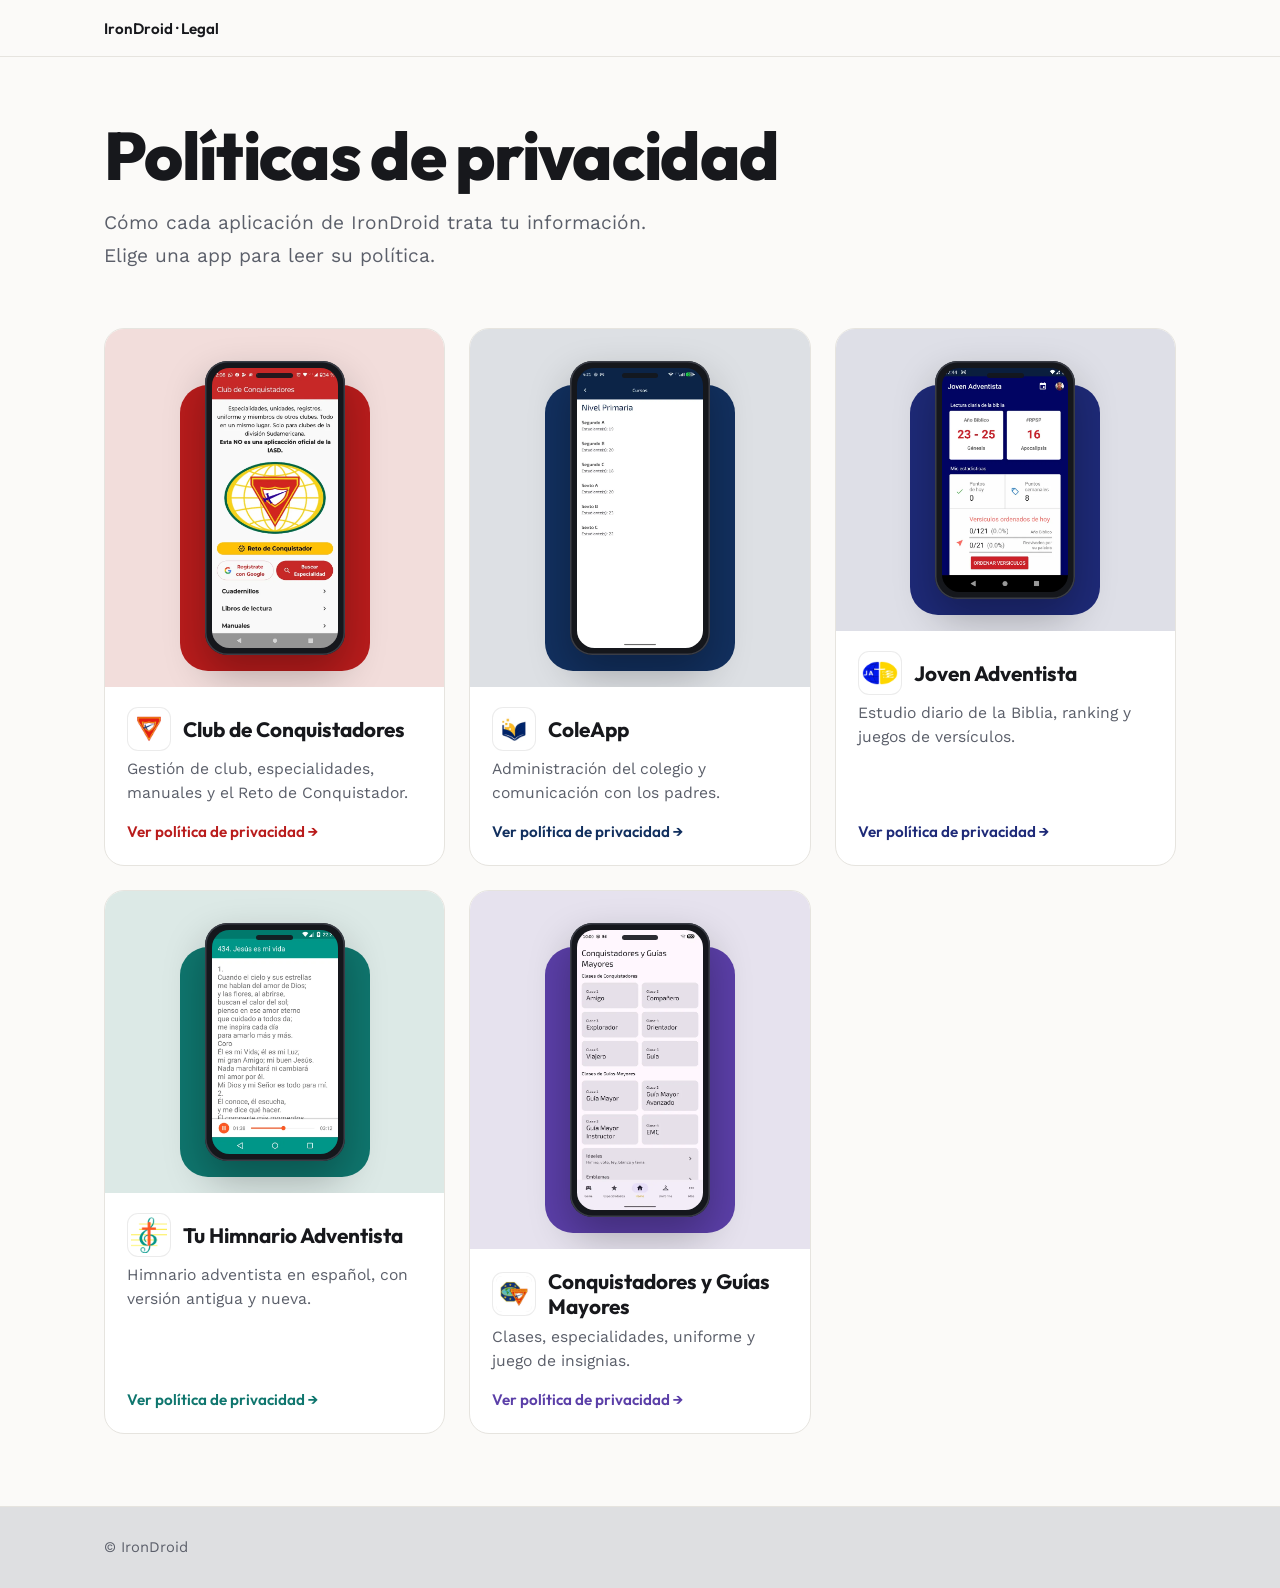
==== commit 8da04e30: "Use optimized app icons on pages and home Co-Authored-By: Claude Sonnet 5.5 <noreply@anthropic.com>" ====
--- a/index.html
+++ b/index.html
@@ -20,23 +20,23 @@
 <ul class="apps">
 <li class="app-club"><a class="card" href="./club-de-conquistadores/">
 <span class="stage"><span class="phone"><img src="./assets/img/club-de-conquistadores/web/1.webp" width="480" height="1067" alt="" loading="lazy"></span></span>
-<span class="body"><span class="name"><span class="icon " aria-hidden="true">CC</span>Club de Conquistadores</span><span class="tag">Gestión de club, especialidades, manuales y el Reto de Conquistador.</span><span class="go">Ver política de privacidad →</span></span>
+<span class="body"><span class="name"><span class="icon has-img"><img src="./assets/img/club-de-conquistadores/web/icon.webp" width="192" height="192" alt=""></span>Club de Conquistadores</span><span class="tag">Gestión de club, especialidades, manuales y el Reto de Conquistador.</span><span class="go">Ver política de privacidad →</span></span>
 </a></li>
 <li class="app-coleapp"><a class="card" href="./coleapp/">
 <span class="stage"><span class="phone"><img src="./assets/img/coleapp/web/1.webp" width="480" height="1067" alt="" loading="lazy"></span></span>
-<span class="body"><span class="name"><span class="icon " aria-hidden="true">C</span>ColeApp</span><span class="tag">Administración del colegio y comunicación con los padres.</span><span class="go">Ver política de privacidad →</span></span>
+<span class="body"><span class="name"><span class="icon has-img"><img src="./assets/img/coleapp/web/icon.webp" width="192" height="192" alt=""></span>ColeApp</span><span class="tag">Administración del colegio y comunicación con los padres.</span><span class="go">Ver política de privacidad →</span></span>
 </a></li>
 <li class="app-joven"><a class="card" href="./joven-adventista/">
 <span class="stage"><span class="phone"><img src="./assets/img/joven-adventista/web/1.webp" width="480" height="853" alt="" loading="lazy"></span></span>
-<span class="body"><span class="name"><span class="icon " aria-hidden="true">JA</span>Joven Adventista</span><span class="tag">Estudio diario de la Biblia, ranking y juegos de versículos.</span><span class="go">Ver política de privacidad →</span></span>
+<span class="body"><span class="name"><span class="icon has-img"><img src="./assets/img/joven-adventista/web/icon.webp" width="192" height="192" alt=""></span>Joven Adventista</span><span class="tag">Estudio diario de la Biblia, ranking y juegos de versículos.</span><span class="go">Ver política de privacidad →</span></span>
 </a></li>
 <li class="app-hiad"><a class="card" href="./tu-himnario-adventista/">
 <span class="stage"><span class="phone"><img src="./assets/img/tu-himnario-adventista/web/2.webp" width="480" height="853" alt="" loading="lazy"></span></span>
-<span class="body"><span class="name"><span class="icon " aria-hidden="true">H</span>Tu Himnario Adventista</span><span class="tag">Himnario adventista en español, con versión antigua y nueva.</span><span class="go">Ver política de privacidad →</span></span>
+<span class="body"><span class="name"><span class="icon has-img"><img src="./assets/img/tu-himnario-adventista/web/icon.webp" width="192" height="192" alt=""></span>Tu Himnario Adventista</span><span class="tag">Himnario adventista en español, con versión antigua y nueva.</span><span class="go">Ver política de privacidad →</span></span>
 </a></li>
 <li class="app-pathfinder"><a class="card" href="./conquistadores-y-guias-mayores/">
 <span class="stage"><span class="phone"><img src="./assets/img/conquistadores-y-guias-mayores/web/1.webp" width="480" height="1067" alt="" loading="lazy"></span></span>
-<span class="body"><span class="name"><span class="icon " aria-hidden="true">GM</span>Conquistadores y Guías Mayores</span><span class="tag">Clases, especialidades, uniforme y juego de insignias.</span><span class="go">Ver política de privacidad →</span></span>
+<span class="body"><span class="name"><span class="icon has-img"><img src="./assets/img/conquistadores-y-guias-mayores/web/icon.webp" width="192" height="192" alt=""></span>Conquistadores y Guías Mayores</span><span class="tag">Clases, especialidades, uniforme y juego de insignias.</span><span class="go">Ver política de privacidad →</span></span>
 </a></li>
 </ul>
 </main>
--- a/assets/style.css
+++ b/assets/style.css
@@ -50,7 +50,9 @@
 
 /* Icono de la app */
 .icon { flex:none; width:72px; height:72px; border-radius:18px; background:var(--brand); color:var(--on-brand); display:grid; place-items:center; font:700 2rem var(--head); overflow:hidden; box-shadow:0 4px 14px rgb(0 0 0 / .15); }
-.icon img { width:100%; height:100%; display:block; }
+.icon img { width:100%; height:100%; display:block; object-fit:contain; }
+.icon.has-img { background:#fff; padding:7px; box-shadow:0 4px 14px rgb(0 0 0 / .15), inset 0 0 0 1px rgb(0 0 0 / .06); }
+.card .icon.has-img { padding:4px; box-shadow:inset 0 0 0 1px rgb(0 0 0 / .08); }
 
 /* Marco de teléfono: contiene la captura completa */
 .phone { position:relative; width:var(--w,200px); padding:7px; background:#15171c; border-radius:calc(var(--w,200px) * .16); box-shadow:0 18px 40px rgb(0 0 0 / .28), inset 0 0 0 1.5px #3a3d46; }
